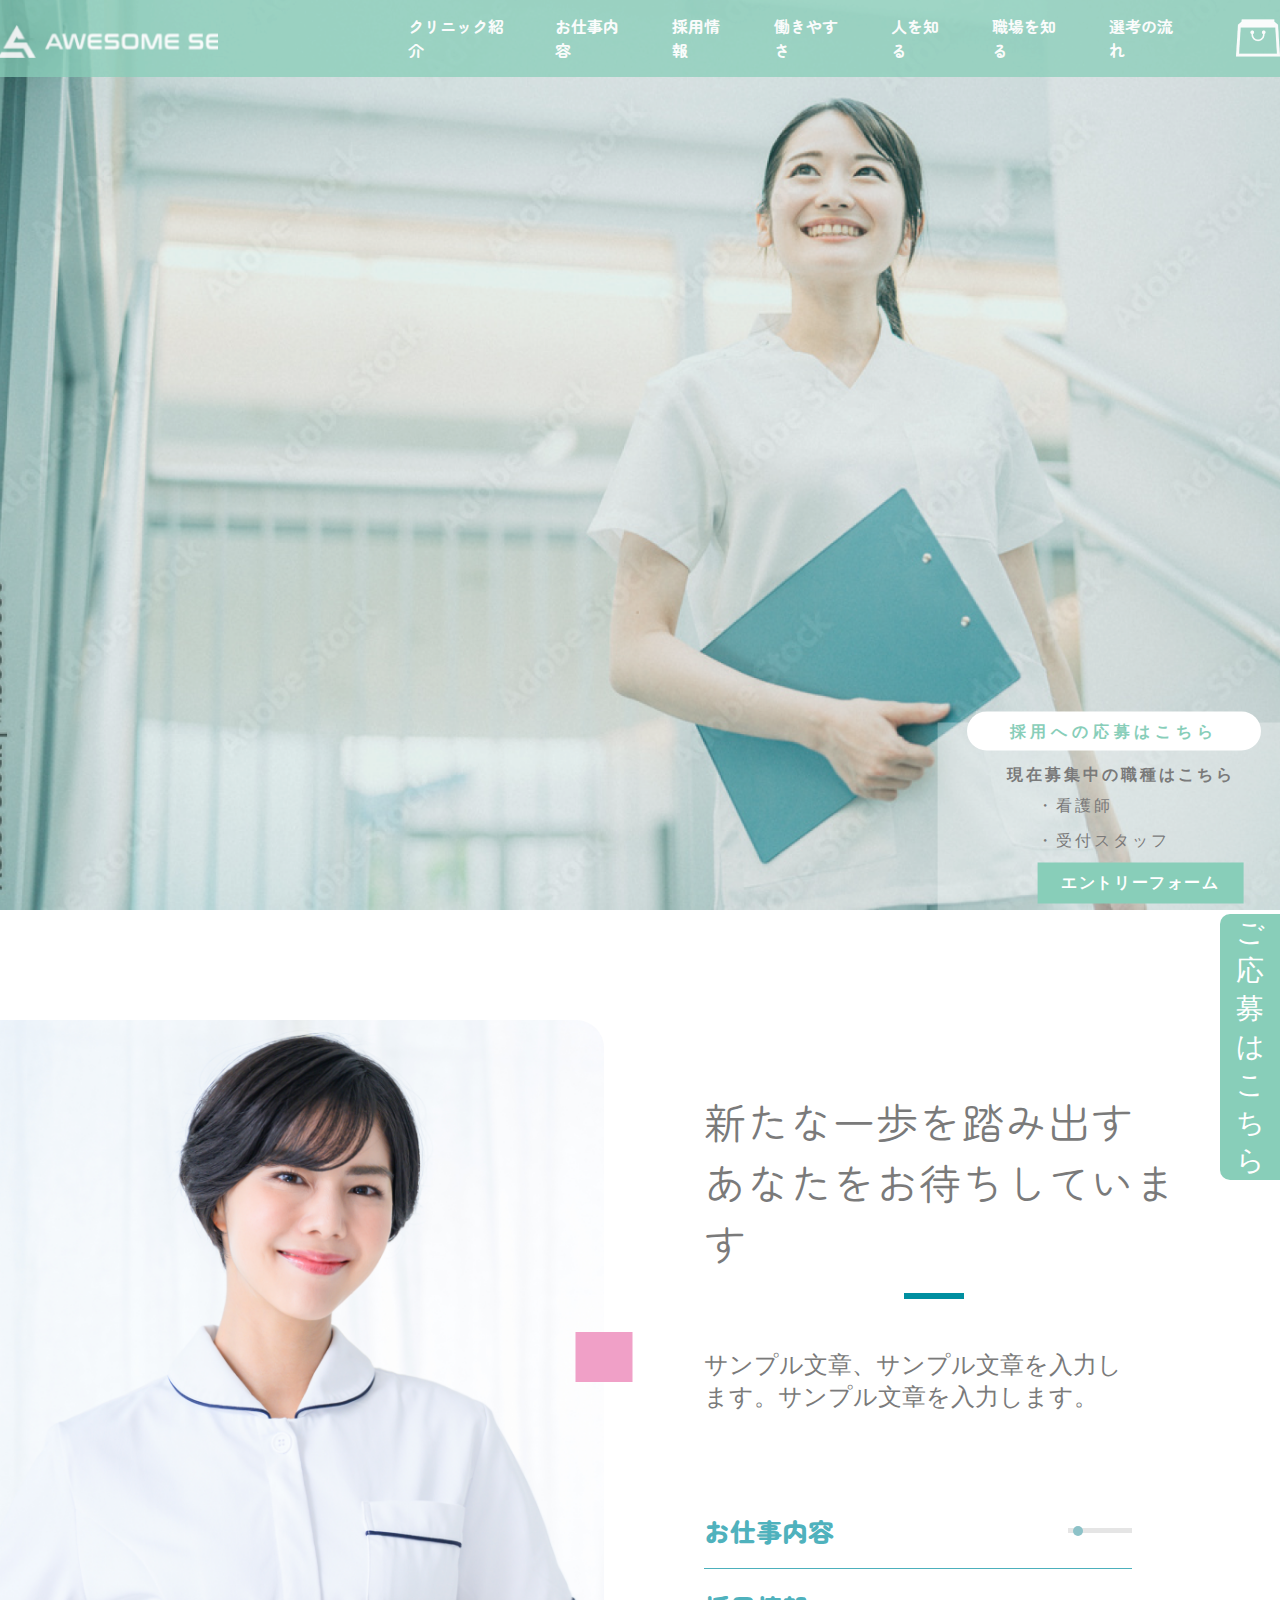
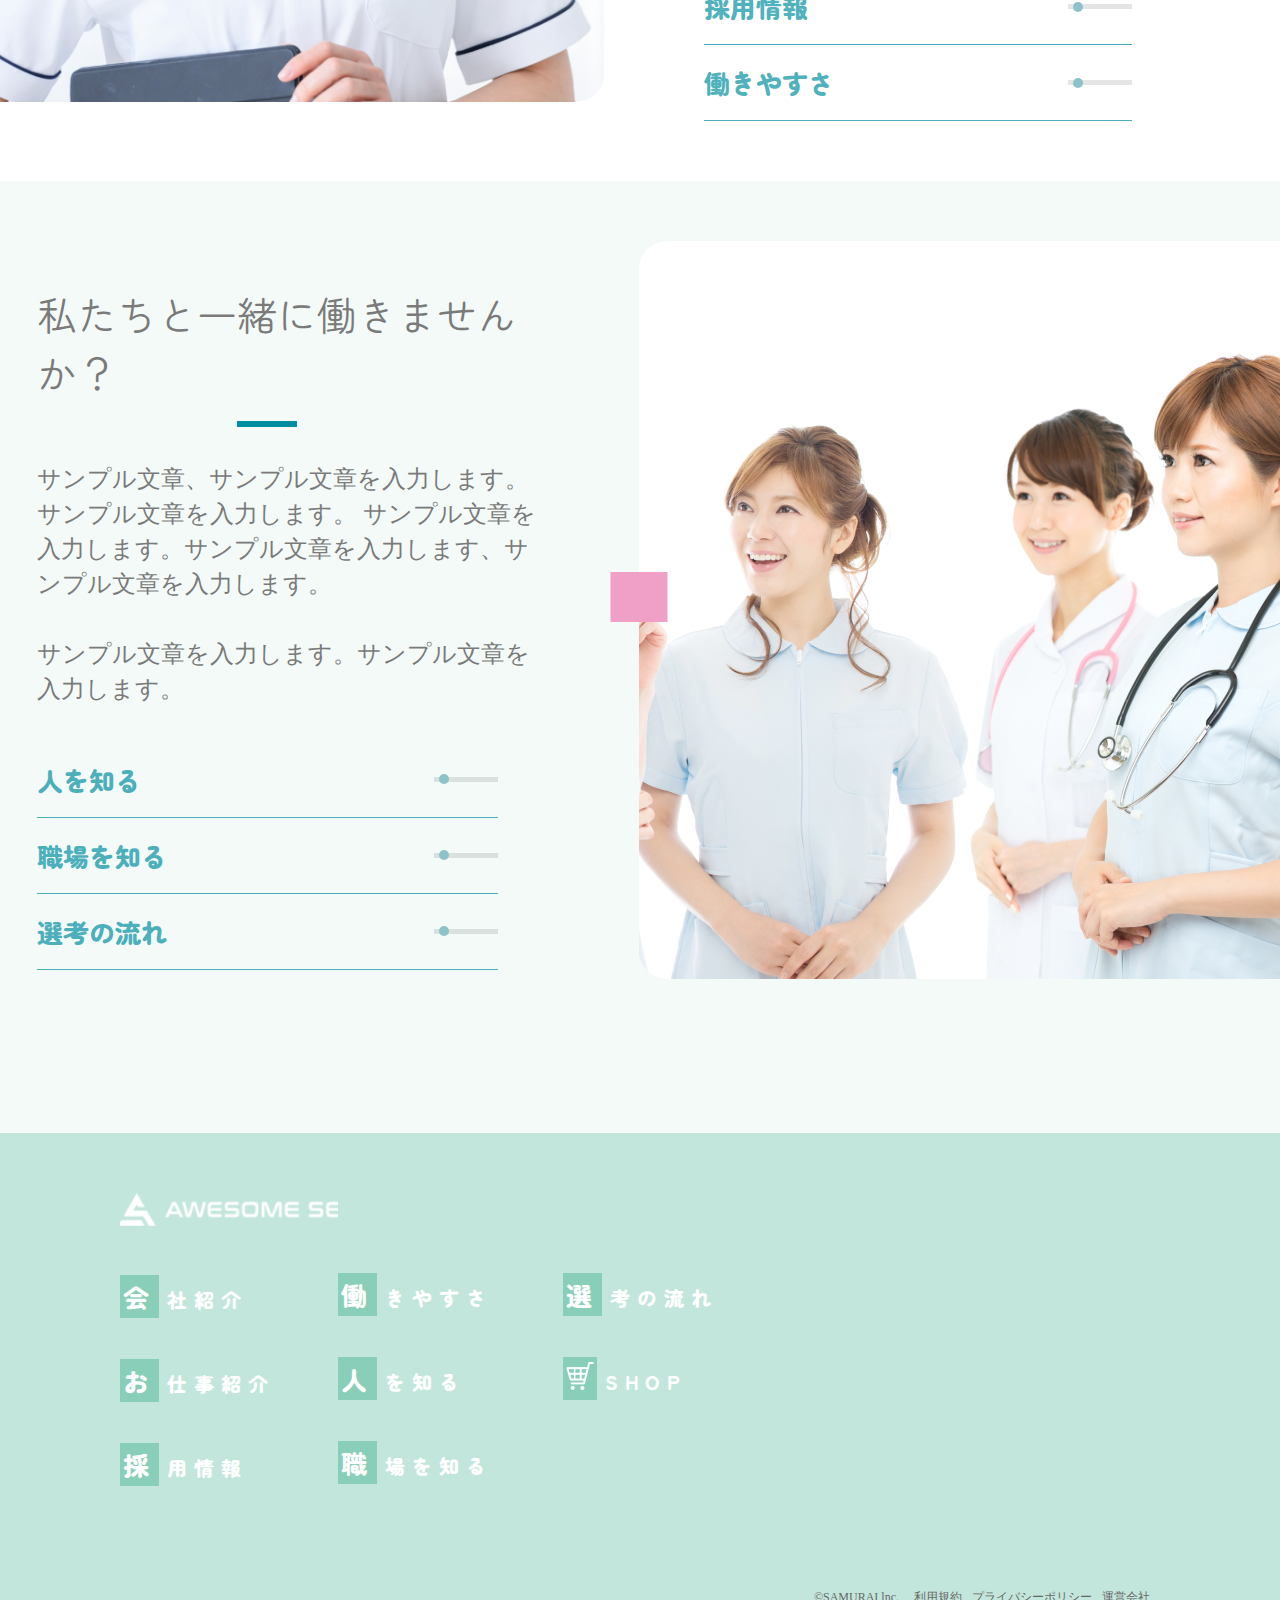
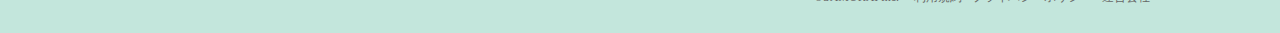
==== index.html @ 41eb9acd "Add files via upload" ====
<!DOCTYPE html>
<html lang="en">

<head>
  <meta charset="UTF-8">
  <meta name="viewport" content="width=device-width, initial-scale=1.0">
  <title>Recuru サンプルサイト</title>
  <link rel="stylesheet" href="css/header.css">
  <link rel="stylesheet" href="css/footer.css">
  <link rel="stylesheet" href="css/index.css">
  <link rel="preconnect" href="https://fonts.googleapis.com">
  <link rel="preconnect" href="https://fonts.gstatic.com" crossorigin>
  <link href="https://fonts.googleapis.com/css2?family=Zen+Maru+Gothic:wght@700&display=swap" rel="stylesheet"> 
</head>

<body>
  <!-- header -->
  <header class="l-header" id="header">
    <div class="p-header__top">
      <div class="p-header__logoLeft">
        <img class="c-awesome__logo" src="images/awesome-logo.png" alt="ロゴ">
      </div>
      <nav class="p-header__nav">
        <ul class="c-nav__list">
          <li class="p-nav__listItem">クリニック紹介</li>
          <li class="p-nav__listItem">お仕事内容</li>
          <li class="p-nav__listItem">採用情報</li>
          <li class="p-nav__listItem">働きやすさ</li>
          <li class="p-nav__listItem">人を知る</li>
          <li class="p-nav__listItem">職場を知る</li>
          <li class="p-nav__listItem">選考の流れ</li>
        </ul>
      </nav>
      <div class="p-header__logoRight">
        <img class="header-logo" src="images/header_bag.png" alt="ロゴ">
      </div>
    </div>
    <div id="nav-wrapper" class="nav-wrapper">
      <div class="hamburger" id="js-hamburger">
        <span class="hamburger__line hamburger__line--1"></span>
        <span class="hamburger__line hamburger__line--2"></span>
        <span class="hamburger__line hamburger__line--3"></span>
        <div class="menu">MENU</p>
      </div>
      <nav class="sp-nav">
          <ul>
            <li class="list-item">クリニック紹介</li>
            <li class="list-item">お仕事内容</li>
            <li class="list-item">採用情報</li>
            <li class="list-item">働きやすさ</li>
            <li class="list-item">人を知る</li>
            <li class="list-item">職場を知る</li>
            <li class="list-item">選考の流れ</li>
            <li class="online-shop">
              <img class="bag-img" src="images/header_bag.png" alt="バッグのアイコン">
              <p>Online Shop</p>
            </li>
            <li class="entry-form">エントリーフォーム</li>
          </ul>
      </nav>
    </div>
    <div class="c-kv__bg">
      <div class="fade-in">
        <img class="p-kv__bg" src="images/index-top_img.png" alt="人の画像">
      </div>
      <img class="sp-p-kv__bg" src="sp-imges/sp-index_top.png" alt="人の画像">
      <div class="p-kv__title1">
        <p>私</p><p>ら</p><p>し</p><p>い</p><p>働</p>
        <p>き</p><p>方</p><p>を</p><p>選</p><p>ぶ</p>
      </div>
      <div class="p-kv__title2">
        <p>好</p><p>き</p><p>な</p><p>働</p><p>き</p><p>方</p><p>で</p>
        <p>生</p><p>き</p><p>て</p><p>い</p><p>く</p>
      </div>
      <div class="p-kv__section__category__wrap">
        <div class="p-kv__section__category">
          <h2 class="p-kv__section__categoryTitle">現在募集中の職種はこちら</h2>  
          <a href="recruiting.html">
            <p class="u-categoryText">・看護師</p>
          </a>
          <a href="recruiting.html">
            <p class="u-categoryText">・受付スタッフ</p>          
          </a>
          <a href="entry.html" class="c-btn">エントリーフォーム</a>
        </div>
      </div>
      <div class="c-recruitment__btn">採用への応募はこちら</div>
    </div>
  </header>
  <!-- main -->
  <main>
    <main class="l-main">
      <!-- <div class="scroll"> -->
        <div class="sticky">
          <p>ご応募はこちら</p>
        </div>
      <!-- </div> -->
      <!-- section1-->
      <section class="c-about-section1">
        <div class="p-about-section__img1">
          <img class="p-index_img1" src="images/index_img1.png" alt="看護師の写真">
          <div class="pink-square1"></div>
        </div>
        <div class="p-about-section__content1">
          <div class="p-about-section__copy1">
              新たな一歩を踏み出す<br>あなたをお待ちしています
          </div>
          <div class="blue-line"></div>
          <div class="p-about-section__copyText1">
            <p>サンプル文章、サンプル文章を入力します。サンプル文章を入力します。</p>
          </div>
          <div class="sp-p-about-section__copyText1">
            <p>サンプル文章、サンプル文章を入力します。サンプル文章を入力します。
                サンプル文章を入力します。
            </p>
          </div>
          <div class="picto">
            <ul class="picto__list">
              <li class="picto__item">
                <a class="c-togle-btn__wrap" href="about.html">
                  <p class="c-togle-btn__text">お仕事内容</p>
                  <i class="c-toggle-btn__icon">
                    <div class="circle"></div>
                  </i>
                </a>
              </li>
              <li class="picto__item">
                <a class="c-togle-btn__wrap" href="recruiting.html">
                  <p class="c-togle-btn__text">採用情報</p>
                  <i class="c-toggle-btn__icon"></i>
                </a>
              </li>
              <li class="picto__item">
                <a class="c-togle-btn__wrap" href="reason.html">
                  <p class="c-togle-btn__text">働きやすさ</p>
                  <i class="c-toggle-btn__icon"></i>
                </a>
              </li>
              <li class="sp-picto__item">
                <a class="sp-c-togle-btn__wrap" href="job.html">
                  <p class="sp-c-togle-btn__text">お仕事内容</p>
                  <i class="sp-c-toggle-btn__icon"></i>
                </a>
              </li>
              <li class="sp-picto__item">
                <a class="sp-c-togle-btn__wrap" href="reason.html">
                  <p class="sp-c-togle-btn__text">採用情報</p>
                  <i class="sp-c-toggle-btn__icon"></i>
                </a>
              </li>
              <li class="sp-picto__item">
                <a class="sp-c-togle-btn__wrap" href="reason.html">
                  <p class="sp-c-togle-btn__text">働きやすさ</p>
                  <i class="sp-c-toggle-btn__icon"></i>
                </a>
              </li>
              <li class="sp-picto__item">
                <a class="sp-c-togle-btn__wrap" href="person.html">
                  <p class="sp-c-togle-btn__text">人を知る</p>
                  <i class="sp-c-toggle-btn__icon"></i>
                </a>
              </li>
              <li class="sp-picto__item">
                <a class="sp-c-togle-btn__wrap" href="environment.html">
                  <p class="sp-c-togle-btn__text">職場を知る</p>
                  <i class="sp-c-toggle-btn__icon"></i>
                </a>
              </li>
              <li class="sp-picto__item">
                <a class="sp-c-togle-btn__wrap" href="recruiting.html">
                  <p class="sp-c-togle-btn__text">選考の流れ</p>
                  <i class="sp-c-toggle-btn__icon"></i>
                </a>
              </li>
            </ul>
            </ul>
          </div>
        </div>
        <div class="sp-p-about-section__img1">
          <img class="sp-p-index_img1" src="sp-imges/sp-index_img1.png" alt="看護師の写真">
          <div class="sp-pink-square1"></div>
        </div>
      </section>
      <!-- section2 -->
      <section class="c-about-section2">
        <div class="p-about-section__content2">
          <div class="p-about-section__copy2">
            私たちと一緒に働きませんか？            
          </div>
          <div class="blue-line"></div>
          <div class="p-about-section__copyText2">
            <p>サンプル文章、サンプル文章を入力します。サンプル文章を入力します。
            サンプル文章を入力します。サンプル文章を入力します、サンプル文章を入力します。</p>
            <p>サンプル文章を入力します。サンプル文章を入力します。</p>
          </div>
          <div class="picto">
            <ul class="picto__list">
              <li class="picto__item">
                <a class="c-togle-btn__wrap" href="person.html">
                  <p class="c-togle-btn__text">人を知る</p>
                  <i class="c-toggle-btn__icon"></i>
                </a>
              </li>
              <li class="picto__item">
                <a class="c-togle-btn__wrap" href="environment.html">
                  <p class="c-togle-btn__text">職場を知る</p>
                  <i class="c-toggle-btn__icon"></i>
                </a>
              </li>
              <li class="picto__item">
                <a class="c-togle-btn__wrap" href="recruiting.html">
                  <p class="c-togle-btn__text">選考の流れ</p>
                  <i class="c-toggle-btn__icon"></i>
                </a>
              </li>
            </ul>
          </div>
          </div>
        </div>
        <div class="p-about-section__img2">
          <img class="p-index_img2" src="images/index_img2.png" alt="看護師の写真">
          <img class="sp-p-index_img2" src="sp-imges/sp-index_img2.png" alt="看護師の写真">
          <div class="pink-square2"></div>
        </div>
      </section>
    </main>
  </main>
  <!-- footer -->
  <footer id="footer"></footer>
  <script src="./js/index.js"></script>
  <script src="./js/hamburger.js"></script>
</body>
---- css/header.css ----
.p-header__top{ 
    width: 100vw;
    height: 88px;
    background: #88CEB9B2;
    display: flex;
    justify-content: center;
    align-items: center;
    opacity: 0.9;
    position: absolute;
    z-index: 3;
  }

  .p-header__logoLeft{
    margin-top: 10px;
  }

  .c-nav__list{
    display: flex;
    justify-content: center;
    padding-left: 150px;
    color: #FFFFFF;
  }

  .p-nav__listItem{
    list-style: none;
    margin-left: 40px;
    font-family: "Zen Maru Gothic";
    font-size: 16px;
    font-weight: 700;
    color: white;
  }

  .p-header__logoRight{
    display: flex;
    margin-left: 50px;
  }
---- css/footer.css ----
@media screen and (min-width: 769px) { 
  .sp-footer__inner{
    display: none;
  }

  .c-awesome__logo{
    width: 17vw;
  }
 
  .p-footer__link-group1,
  .p-footer__link-group2,
  .p-footer__link-group3{
    margin: 0 0;
  }

  .p-footer__link-group1{
    padding: 0 0;
  }
  .p-footer__link-group2{
    padding: 35px 0 0 0;
  }

  .p-footer__link-group3{
    padding: 35px 0  0 70px;
  }

  .p-footer__link-list{
    list-style: none;
    text-align: center;
    margin-top: 50px;
  }
 
  .p-footer__link-item{
    text-decoration: none;
    padding: 0 0;
  }
 
  .footer-btn{
    color: #FFFFFF;
    font-family: Zen Maru Gothic;
    font-size: 20px;
    font-weight: 900;
    line-height: 23px;
    letter-spacing: 7px;
    text-align: left;
    margin: 0 0;
  }
 
  .footer-btn__left{
    color: #FFFFFF;
    background: #88CEB9;
    font-family: Zen Maru Gothic;
    font-size: 26px;
    line-height: 34px;
    padding: 3px;
    margin-right: 8px;
  }
 
  .c-footer__colum-group{
    display: flex;
    justify-content: center;
  }
 
  /* フッターの色を指定 */
  .c-footer__colum{
    display: flex;
    justify-content: space-between;
    align-items: top;
    padding: 60px 120px 0 120px;
    height: 440px;
    background: rgba(136, 206, 185, 0.5);
  }
 
  /* mapのサイズ調節 */
  .p-footer-map iframe{
      width: 34vw;
      height: 380px;
  }
 
  /* コピーライト */
  .p-copyright__wrap{
    display: flex;
    justify-content: end;
    align-items: center;
  }
 
  .p-copyright{
    display: flex;
    justify-content: center;
    align-items: center;
    margin-right: -25px;
    font-size: 12px;
    color: #666666;
  }
 
  .p-company-info__list{
    display: flex;
    justify-content: center;
    align-items: center;
    font-size: 12px;
    color: #666666;
  }
 
  .p-company-info__item{
    list-style: none;
    margin-right: 10px;
  }
}

@media screen and (max-width: 768px) { 
  /* SP */
  .c-footer__inner{
    display: none;
  }

  .sp-back-ground__green{
    width: 100%;
    height: 140vh;
    background: rgba(136, 206, 185, 0.5);
  }

  .sp-p-awesome__logo{
    text-align: center;
    padding: 40px 0;

  }

  .sp-awesome__logo{
    width: 40%;
  }

  .sp-footer__link-group{
    margin: 0 0 0 60px;
    padding: 0 0;
    width: 40%;
  }

  .sp-footer__link-list{
    list-style: none;
    text-align: center;
    margin: 80px 0;
  }

  ul{
    margin: 0 0 ;
    padding: 0 0;
  }
 
  .sp-footer__link-item{
    text-decoration: none;
    padding: 0 0;
  }
 
  .sp-footer-btn{
    color: #FFFFFF;
    font-family: Zen Maru Gothic;
    font-size: 28px;
    font-weight: 900;
    line-height: 23px;
    letter-spacing: 7px;
    text-align: left;
    margin: 0 0;
    white-space: nowrap;
  }
 
  .sp-footer-btn__left{
    color: #FFFFFF;
    background: #88CEB9;
    font-family: Zen Maru Gothic;
    font-size: 35px;
    line-height: 34px;
    padding: 5px;
    margin-right: 8px;
  }

  .sp-footer-map{
    width: 100%;
  }

  /* mapのサイズ調節 */
  .sp-footer-map iframe{
    width: 100%;
    height: 400px;
    display: block;
    line-height: 1;
  }

  .sp-copyright__background-green{
    background: rgba(136, 206, 185, 0.5);
    width: 100%;
    margin: auto;
    height: 28%;
    padding: 20px 0;
  }

  /* ©SAMURAI lnc. */
  .sp-copyright{
    text-align: center;
    font-size: 25px;
    color: #666666;
    margin:0  auto;
    padding: 0 0;
  }

  .sp-company-info__item{
    list-style: none;
    text-align: center;
    font-size: 25px;
    color: #666666;
    margin: auto;
  }
}
---- css/index.css ----
/* スクロールバー */
  .sticky {
    position: -webkit-sticky;
    position: sticky;
    top: 10px;
    z-index: 10;
  }

@media screen and (min-width: 769px) { 
  /* PC */
  body{
    margin: 0 auto;
    padding: 0 auto;
  }

  /* header */
  .p-header__top{ 
    height: 6vw;
    background: #88CEB9B2;
    display: flex;
    justify-content: center;
    align-items: center;
    opacity: 0.7;
    position: absolute;
    z-index: 3;
  }

  .p-header__logoLeft{
    margin-top: 10px;
  }

  .c-nav__list{
    display: flex;
    justify-content: center;
    padding-left: 150px;
  }

  .p-nav__listItem{
    list-style: none;
    margin-left: 40px;
    font-family: "Zen Maru Gothic";
    font-size: 16px;
    font-weight: 700;
    color: white;
  }

  .p-header__logoRight{
    display: flex;
    margin-left: 50px;
  }
  
  /*  kv画像 */
  .c-kv__bg{
    position: relative;
    z-index: 1;
  }

  .p-kv__bg{
    width: 100%;
    height: 100%;
    background: url(/images/index-top_img.png) no-repeat center / cover;
  }

  /* header画像フェードイン */
  .fade-in{
    animation: fadein 4s ease-out forwards;
  }

  @keyframes fadein {
    0% {
       opacity: 0
    }
    100% {
       opacity: 1
    }
  }


  /* header 大きいタイトル */
  .p-kv__title1{
    position: absolute;
    transform: translate(-50%, -50%);
    top: 85%;
    left: 37%;
    z-index: 3;
    color: #FFFFFF;
    font-family: Zen Maru Gothic;
    font-size: 84px;
    font-weight: 900;
    text-align: left;
    align-self: flex-end;
    margin: 0 0;
    white-space: nowrap;
    width: 70%;
    display: flex;
  }

  .p-kv__title2{
    position: absolute;
    transform: translate(-50%, -50%);
    top: 95%;
    left: 37%;
    z-index: 3;
    color: #FFFFFF;
    font-family: Zen Maru Gothic;
    font-size: 84px;
    font-weight: 900;
    text-align: left;
    align-self: flex-end;
    margin: 0 0;
    white-space: nowrap;
    width: 70%;
    display: flex;
  }


  /* 1文字ずつ浮かび上がるアニメーション */
  .p-kv__title1 p,.p-kv__title2 p{
    opacity: 0;
    animation: textanimation 1s forwards;
    margin: 0 0;
  }

  /* 1文字目 */
  .p-kv__title1 p:nth-child(1){
    animation-delay: 0.2s
  }
  /* 2文字目 */
  .p-kv__title1 p:nth-child(2) {
    animation-delay: 0.4s
  }
  /* 3文字目 */
  .p-kv__title1 p:nth-child(3) {
    animation-delay: 0.6s
  }
  /* 4文字目 */
  .p-kv__title1 p:nth-child(4) {
    animation-delay: 0.8s
  }
  /* 5文字目 */
  .p-kv__title1 p:nth-child(5) {
    animation-delay: 1s
  }
  /* 6文字目 */
  .p-kv__title1 p:nth-child(6) {
    animation-delay: 1.2s
  }
  /* 7文字目 */
  .p-kv__title1 p:nth-child(7) {
    animation-delay: 1.4s
  }
  /* 8文字目 */
  .p-kv__title1 p:nth-child(8) {
    animation-delay: 1.6s
  }
  /* 9文字目 */
  .p-kv__title1 p:nth-child(9) {
    animation-delay: 1.8s
  }
  /* 10文字目 */
  .p-kv__title1 p:nth-child(10) {
    animation-delay: 2s
  }
  /* 11文字目 */
  .p-kv__title2 p:nth-child(1) {
    animation-delay: 2.2s
  }
  /* 12文字目 */
  .p-kv__title2 p:nth-child(2) {
    animation-delay: 2.4s
  }
  /* 13文字目 */
  .p-kv__title2 p:nth-child(3) {
    animation-delay: 2.6s
  }
  /* 14文字目 */
  .p-kv__title2 p:nth-child(4) {
    animation-delay: 2.8s
  }
  /* 15文字目 */
  .p-kv__title2 p:nth-child(5) {
    animation-delay: 3.0s
  }
  /* 16文字目 */
  .p-kv__title2 p:nth-child(6) {
    animation-delay: 3.2s
  }
  /* 17文字目 */
  .p-kv__title2 p:nth-child(7) {
    animation-delay: 3.4s
  }
  /* 18文字目 */
  .p-kv__title2 p:nth-child(8) {
    animation-delay: 3.6s
  }
  /* 19文字目 */
  .p-kv__title2 p:nth-child(9) {
    animation-delay: 3.8s
  }
  /* 20文字目 */
  .p-kv__title2 p:nth-child(10) {
    animation-delay: 4.0s
  }
  /* 21文字目 */
  .p-kv__title2 p:nth-child(11) {
    animation-delay: 4.2s
  }
  /* 22文字目 */
  .p-kv__title2 p:nth-child(12) {
    animation-delay: 4.6s
  }

  @keyframes textanimation {
    0% {
      opacity: 0;
    }
    100% {
      opacity: 1;
    }
  }

  /* header右下のかたまり */
  .p-kv__section__category{
    position: absolute;
    transform: translate(-50%, -50%);
    top: 90%;
    left: 87%;
    z-index: 3;
    white-space: nowrap;
    width: 25vw;
    background: rgba(255, 255, 255, 0.3);
    padding: 20px 10px 20px 10px;
    width: 26%;
  }
  
  /* header タイトル 現在募集中の... */
  .p-kv__section__categoryTitle{
    color: #7A7A7A;  
    font-size: 16px;
    letter-spacing: 3px;
    line-height: 23px;
    font-weight: 700;
    margin: 20px 0 0 60px;
  }

  .u-categoryText{
    color: #7A7A7A;  
    font-size: 16px;
    font-weight: 400;
    letter-spacing: 3px;
    line-height: 30px;
    margin: 5px 0 0 0;
    text-align: left;
    margin-left: 90px;
  }

  a{
    text-decoration: none;
  }

  /* エントリーフォーム */
  .c-btn{
    font-size: 16px;
    font-weight: 700;
    position: relative;
    display: inline-block;
    padding: 10px 24px;
    cursor: pointer;
    vertical-align: middle;
    text-decoration: none;
    letter-spacing: 0.1em;
    color: #FFFFFF;
    background: #88CEB9;
    margin: 7px 0 0 90px;
  }

  /* 白い採用ボタン */
  .c-recruitment__btn{
    position: absolute;
    transform: translate(-50%, -50%);
    top: 80%;
    left: 87%;
    background-color: #FFFFFF;
    color: #88CEB9;
    font-size: 16px;
    font-weight: 700;
    line-height: 23px;
    letter-spacing: 0.3em;
    text-align: center;
    white-space: nowrap;
    padding: 8px 43px;
    border-radius: 20px;
    z-index: 5;
  }

  .sticky {
    position: -webkit-sticky;
    position: sticky;
    top: 10px;
    z-index: 10;
    display: flex;
    justify-content: end;
  }
  
  .sticky p{
    color: #FFFFFF;
    background: rgba(136, 206, 185, 1);
    width: 30px;
    font-size: 28px;
    letter-spacing: 0;
    padding: 0 15px;
    text-align: center;
    border-radius: 10px 0 0 10px;
    margin: 0 0;
  }

   /* section1 */
  .c-about-section1{
    margin-top: -250px;
    display: flex;
    align-items: top;
    justify-content: flex-start;
    padding-bottom: 70px;
    padding: 90px 0 60px 0;
    width: 100%;
    gap: 100px;
  }

  .p-about-section__img1{
    position: relative;
    z-index: 1;
  }

  /* ピンクの装飾 */
  .pink-square1{
    position: absolute;
    transform: translate(-50%, -50%);
    top: 48%;
    left: 100%;
    z-index: 2;
    width: 57px;
    height: 50px;
    background: #F0A0C7;
  }

  .p-index_img1{
     border-radius: 0 28px 28px 0;
     margin: 0 0;
     width: 100%;
  }

  /* 画像右 コンテナ */
  .p-about-section__content1{
    width: 40%;
    height: 21%;
    padding: 0 0;
  }
 
  /* 画像右 グレーテキスト */
  .p-about-section__copy1{
    font-family: 'Zen Maru Gothic';
    color: #7A7A7A;
    font-size: 42px;
    letter-spacing: 1px;
    margin: 70px 0 0;
  }

  /* ブルーの下線 */
  .blue-line{
    width: 60px;
    height: 6px;
    background-color: #008FA0;
    margin: 20px 0 0 200px;
  }

  /* サンプル文章 */
  .p-about-section__copyText1 > p{
    color: #7A7A7A;
    font-size: 24px;
    margin: 50px 0 80px 0;
    width: 90%;
  }

  .picto__list{
    padding: 0 0;
    margin: 0 0;
    width: 90%;
  }

  .picto__item{
    list-style: none;
  }

  .c-togle-btn__wrap{
    text-decoration: none;
    display: flex;
    justify-content: flex-start;
    align-items: center;
    border-bottom: 1px solid;
    border-color: rgba(0, 143, 160, 0.7);
  }
  
  /* 画像横 青字 */
  .c-togle-btn__text{
    font-family: Zen Maru Gothic;
    font-size: 26px;
    font-weight: 900;
    line-height: 75px;
    text-align: left;
    align-items: center;
    color: rgba(0, 143, 160, 0.7);
    margin: 0 0;
    -webkit-transition: all 0.3s ease;
    -moz-transition: all 0.3s ease;
    -o-transition: all 0.3s ease;
    transition: all  0.3s ease;
    width: 90%;
    white-space: nowrap;
  }

  .c-togle-btn__text:hover{
    color: #008FA0;
  }

  .c-toggle-btn__icon{
    position: relative;
    z-index: var(--z-20);
    flex-shrink: 0;
    width: 64px;
    height: 0.3125rem;
    background-color: rgba(0, 0, 0, 0.1);
  }

  .c-toggle-btn__icon::before {
    position: absolute;
    top: -50%;
    left: 0%;
    z-index: var(--z-10);
    width: 16%;
    height: 200%;
    background-color: var(--theme-color, #8DC2C8);
    border-radius: 50px;
    transform: translateX(5px);
    transition: transform 200ms var(--ease-out-cubic), background-color 200ms var(--ease-out-cubic);
    content: "";
    will-change: transform;
  }

  .c-toggle-btn__icon:hover::before{
    animation: progress 0.5s normal;
  }

  @keyframes progress {
    0% {
      left: 0%;
    }
    100% {
      left: 70%;
    }
  }

  /* section2 */
  .c-about-section2{
    display: flex;
    align-items: center;
    justify-content: flex-end;
    background: #88CEB91A;
    gap: 90px;
    width: 100%;
    padding: 60px 0 150px 0;
  }

  /* 画像左 コンテナ */
  .p-about-section__content2{
    width: 40%;
  }

  .p-about-section__img2{
    position: relative;
    z-index: 1;
  }

  /* ピンクの装飾 */
  .pink-square2{
    position: absolute;
    transform: translate(-50%, -50%);
    top: 48%;
    left: 0%;
    z-index: 2;
    width: 57px;
    height: 50px;
    background: #F0A0C7;
  }

  .p-index_img2{
    width: 100%;
    border-radius: 28px 0 0 28px;
  }


  /* 画像左 グレーテキスト */
  .p-about-section__copy2{
    font-family: 'Zen Maru Gothic';
    color: #7A7A7A;
    font-size: 40px;
    margin: 30px 0 0 0;
  }

  /* サンプル文章 */
  .p-about-section__copyText2 > p{
    color: #7A7A7A;
    font-size: 24px;  
    font-weight: 400;
    line-height: 35px;
    text-align: left;
    margin: 35px 0 35px 0;
  }

  .sp-picto__item,.sp-c-togle-btn__wrap,
  .sp-c-togle-btn__text,.sp-c-toggle-btn__icon,
  .sp-p-index_img01,.sp-p-index_img02,.sp-p-index_img2,
  .sp-back-green__img,.sp-p-kv__bg,
  .sp-p-index_img1,.sp-p-about-section__copyText1,
  .hamburger,.menu,.sp-nav{
    display: none;
  }
}

@media screen and (max-width: 768px) { 
  /* SP */
  body{
    max-width: 768px;
    margin: 0 auto
  }

  .p-header__nav,.p-header__logoRight,
  .p-kv__bg,.p-kv__title,.back-green__img,
  .p-index_img1,.p-index_img2,.picto__item,
  .p-about-section__copyText1,
  .p-kv__title1,.p-kv__title2{
    display: none;
  }

  .c-about-section1{
    margin-top: -350px;
  }

  /* header */
  /* ベースの画像 */
  .sp-p-kv__bg{
    width: 100%;
  }

  .c-kv__bg{
    width: 100%;
    /* height: 30%; */
    position: relative;
    z-index: 1;  
  }

  /* awesome左ロゴ */
  .c-awesome__logo{
    width: 130%;
    padding-left: 30px;
  }

  /* header上部の帯 */
  .p-header__top{
    display: flex;
    justify-content: left;
    width: 100%;
    height: 15%;
    z-index: 3;
  }

  /* ハンバーガーメニュー */
  .hamburger {
    position: absolute;
    right: 30px;
    top: 28px;
    height: 40px;
    cursor: grab;
    z-index: 3;
  }
  
  .hamburger__line {
    position: absolute;
    transform: translate(-50%, -50%);
    width: 42px;
    height: 5px;
    right: 0;
    border-radius: 2.5px;
    background-color: #FFFFFF;
    transition: all 0.5s;
  }
  
  .hamburger__line--1 {
    top: 1px;
  }

  .hamburger__line--2 {
    top: 16px;
  }

  .hamburger__line--3 {
    top: 32px;
  }

  /*ハンバーガーがクリックされたら*/
  .open .hamburger__line--1 {
    transform: rotate(-45deg);
    top: 11px;
    right: 22px;
  }

  .open .hamburger__line--2 {
    opacity: 0;
  }

  .open .hamburger__line--3 {
    transform: rotate(45deg);
    top: 11px;
    right: 22px;
  }

  .menu{
    color: #FFFFFF;
    margin: 40px 25px 0 0;
    font-size: 12px;
    font-weight: 500;
    line-height: 14px;
    text-align: center;
  }

  .sp-nav {
    position: fixed;
    left: -100%;
    /*ハンバーガーがクリックされる前はWindow左側に隠す*/
    top: 12%;
    width: 78%;
    /* 出てくるスライドメニューの幅 */
    height: 100vh;
    background-color: #88CEB9;
    transition: all 0.5s;
    z-index: 100;
    overflow-y: auto;
    /* メニューが多くなったらスクロールできるように */
  }
  
  /*ハンバーガーがクリックされたら左からスライド*/
  .open .sp-nav {
    left: 0;
  }

  ul{
    margin-left: 50px;
    list-style: none;
  }

  .list-item{
    font-size: 22px;
    font-weight: 700;
    line-height: 32px;
    text-align: left;
    color: #FFFFFF;
    margin-top: 20px;
  }

  .online-shop > p{
    margin: 0 0;
    font-size: 22px;
    font-weight: 700;
    line-height: 32px;
    text-align: left;
    color: #FFFFFF;
  }

  .online-shop{
    display: flex;
    align-items: flex-end;
    justify-content: start;
    margin-top: 20px;
  }

  .bag-img{
    width: 5%;
    margin: 0 20px 0 0;
  }

  .entry-form{
    font-family: Noto Sans JP;
    font-size: 16px;
    font-weight: 700;
    letter-spacing: 0.1em;
    text-align: left;
    color: #88CEB9;
    background-color: #FFFFFF;
    padding: 8px 10px;
    text-align: center;
    width: 30%;
    margin-top: 35px;
  }


  /* header下のかたまり */
  .p-kv__section__category{
    background: rgba(233, 233, 233, 0.5);
    padding: 60px 0 40px 0;
    margin: 40px 0;
    width: 100%;
    text-align: center;
  }
  
  /* header タイトル 現在募集中の... */
  .p-kv__section__categoryTitle{
    color: #7A7A7A;  
    font-size: 22px;
    letter-spacing: 10px;
    line-height: 28px;
    font-weight: 700;
    margin: 0 0 0 -70px;
  }

  /* 看護師・受付スタッフ */
  .u-categoryText{
    color: #7A7A7A;  
    font-size: 22px;
    font-weight: 400;
    letter-spacing: 10px;
    line-height: 30px;
    margin: 5px 0 0 0;
    text-align: left;
    margin: 25px 0 0 200px;
  }

  a{
    text-decoration: none;
  }

  /* エントリーフォーム */
  .c-btn{
    font-size: 22px;
    font-weight: 700;
    display: inline-block;
    padding: 10px 70px;
    cursor: pointer;
    vertical-align: middle;
    text-decoration: none;
    letter-spacing: 0.3em;
    color: #FFFFFF;
    background: #88CEB9;
    margin: 30px 0 0 0;
  }

  /* 緑の採用ボタン */
  .c-recruitment__btn{
    position: absolute;
    transform: translate(-50%, -50%);
    top: 84%;
    left: 50%;
    color: #FFFFFF;
    background-color: #88CEB9;
    font-size: 22px;
    font-weight: 700;
    line-height: 28px;
    letter-spacing: 0.5em;
    white-space: nowrap;
    width: 75%;
    padding: 12px 0px;
    border-radius: 25px;
    z-index: 5;
    text-align: center;
  }

  .sp-p-index_img1{
    width: 95%;
  }

  .sp-p-about-section__img1{
    position: relative;
    z-index: 1;
  }

  /* ピンクの装飾 */
  .sp-pink-square1{
    position: absolute;
    transform: translate(-50%, -50%);
    top: 42%;
    left: 95%;
    z-index: 2;
    width: 80px;
    height: 80px;
    background: #F0A0C7;
  }

  .sp-p-index_img2{
    width: 95%;
  }
  
  .p-about-section__img2{
    position: relative;
    z-index: 1;
    text-align: right;
    margin-bottom: 150px;
  }

  /* ピンクの装飾 */
  .pink-square2{
    position: absolute;
    transform: translate(-50%, -50%);
    top: 50%;
    left: 5%;
    z-index: 2;
    width: 80px;
    height: 80px;
    background: #F0A0C7;
  }

  /* content1 */
  .p-about-section__content1,
  .p-about-section__content2{
    width: 90%;
    margin: 0 auto;
    margin-top: 110px;
  }

  .p-about-section__copy1{
    font-family: 'Zen Maru Gothic';
    color: #7A7A7A;
    font-size: 48px;
    margin: 0 0;
    text-align: left;
  }
  
  .p-about-section__copy2{
    font-family: 'Zen Maru Gothic';
    color: #7A7A7A;
    font-size: 45px;
    margin: 0 0;
    text-align: center;
  }

  /* ブルーの下線 */
  .blue-line{
    width: 90px;
    height: 8px;
    background-color: #008FA0;
    margin: 0 auto;
    margin-top: 20px;
  }

  .sp-p-about-section__copyText1 > p{
    font-size: 35px;
    font-weight: 400;
    line-height: 40px;
    text-align: left;
    color: #7A7A7A;
    margin: 40px 0 0;
  }

  .p-about-section__copyText2 > p{
    font-size: 35px;
    font-weight: 400;
    line-height: 40px;
    text-align: left;
    color: #7A7A7A;
    margin: 40px 0 0;
  }

  .picto__list{
    padding: 0 0;
    margin: 80px 0;
    width: 90%;
  }

  .sp-picto__item{
    list-style: none;
  }

  .sp-c-togle-btn__wrap{
    text-decoration: none;
  }

  /* 画像下 青字 */
  .sp-c-togle-btn__text{
    font-family: Zen Maru Gothic;
    font-size: 30px;
    font-weight: 900;
    line-height: 85px;
    text-align: left;
    align-items: center;
    color: rgba(0, 143, 160, 0.7);
    border-bottom: 1px solid;
    margin: 0 0;
    -webkit-transition: all 0.3s ease;
    -moz-transition: all 0.3s ease;
    -o-transition: all 0.3s ease;
    transition: all  0.3s ease;
  }

  .sp-c-togle-btn__text:hover{
    color: #008FA0;
  }

  .sticky {
    position: -webkit-sticky;
    position: sticky;
    top: 10px;
    z-index: 10;
    display: flex;
    justify-content: end;
  }
  
  .sticky p{
    color: #FFFFFF;
    background: rgba(136, 206, 185, 1);
    width: 30px;
    font-size: 25px;
    letter-spacing: 0;
    line-height: 30px;
    padding: 20px 15px;
    text-align: center;
    border-radius: 10px 0 0 10px;
    margin: 0 0;
  }

}
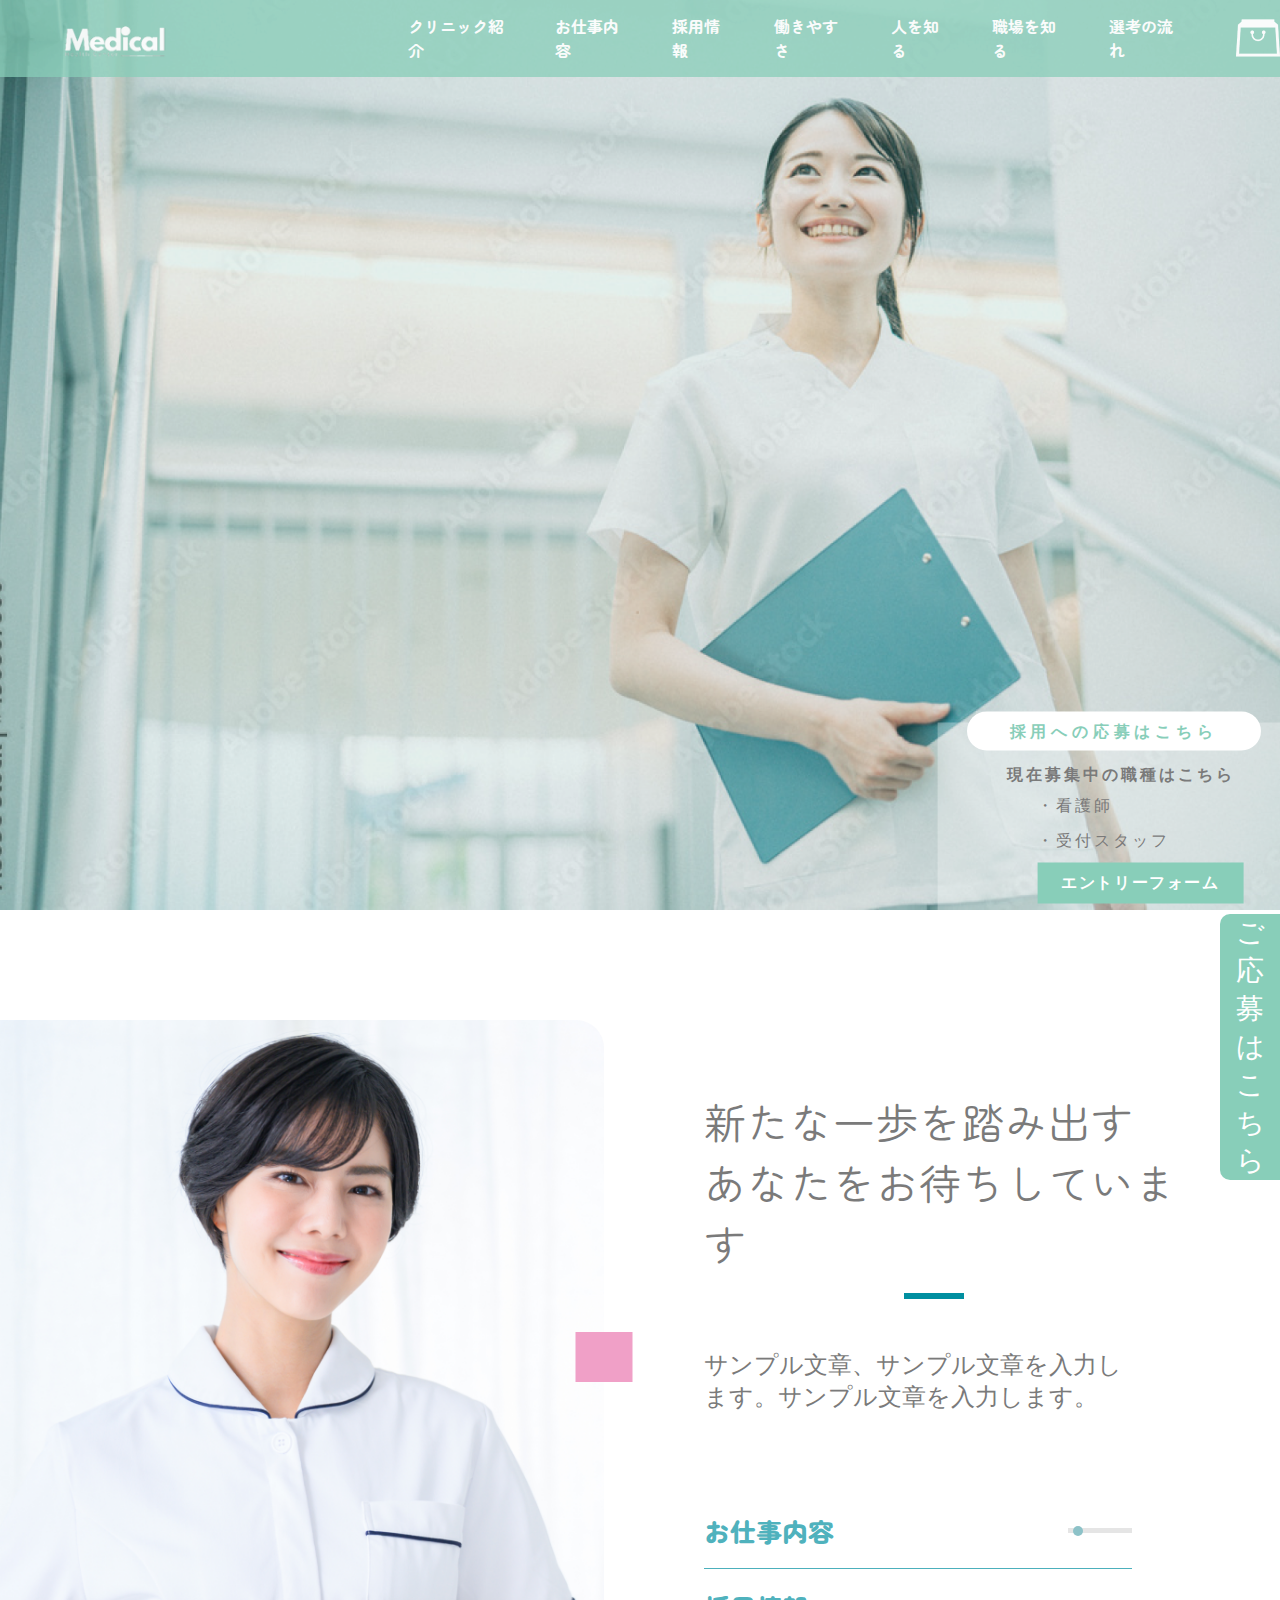
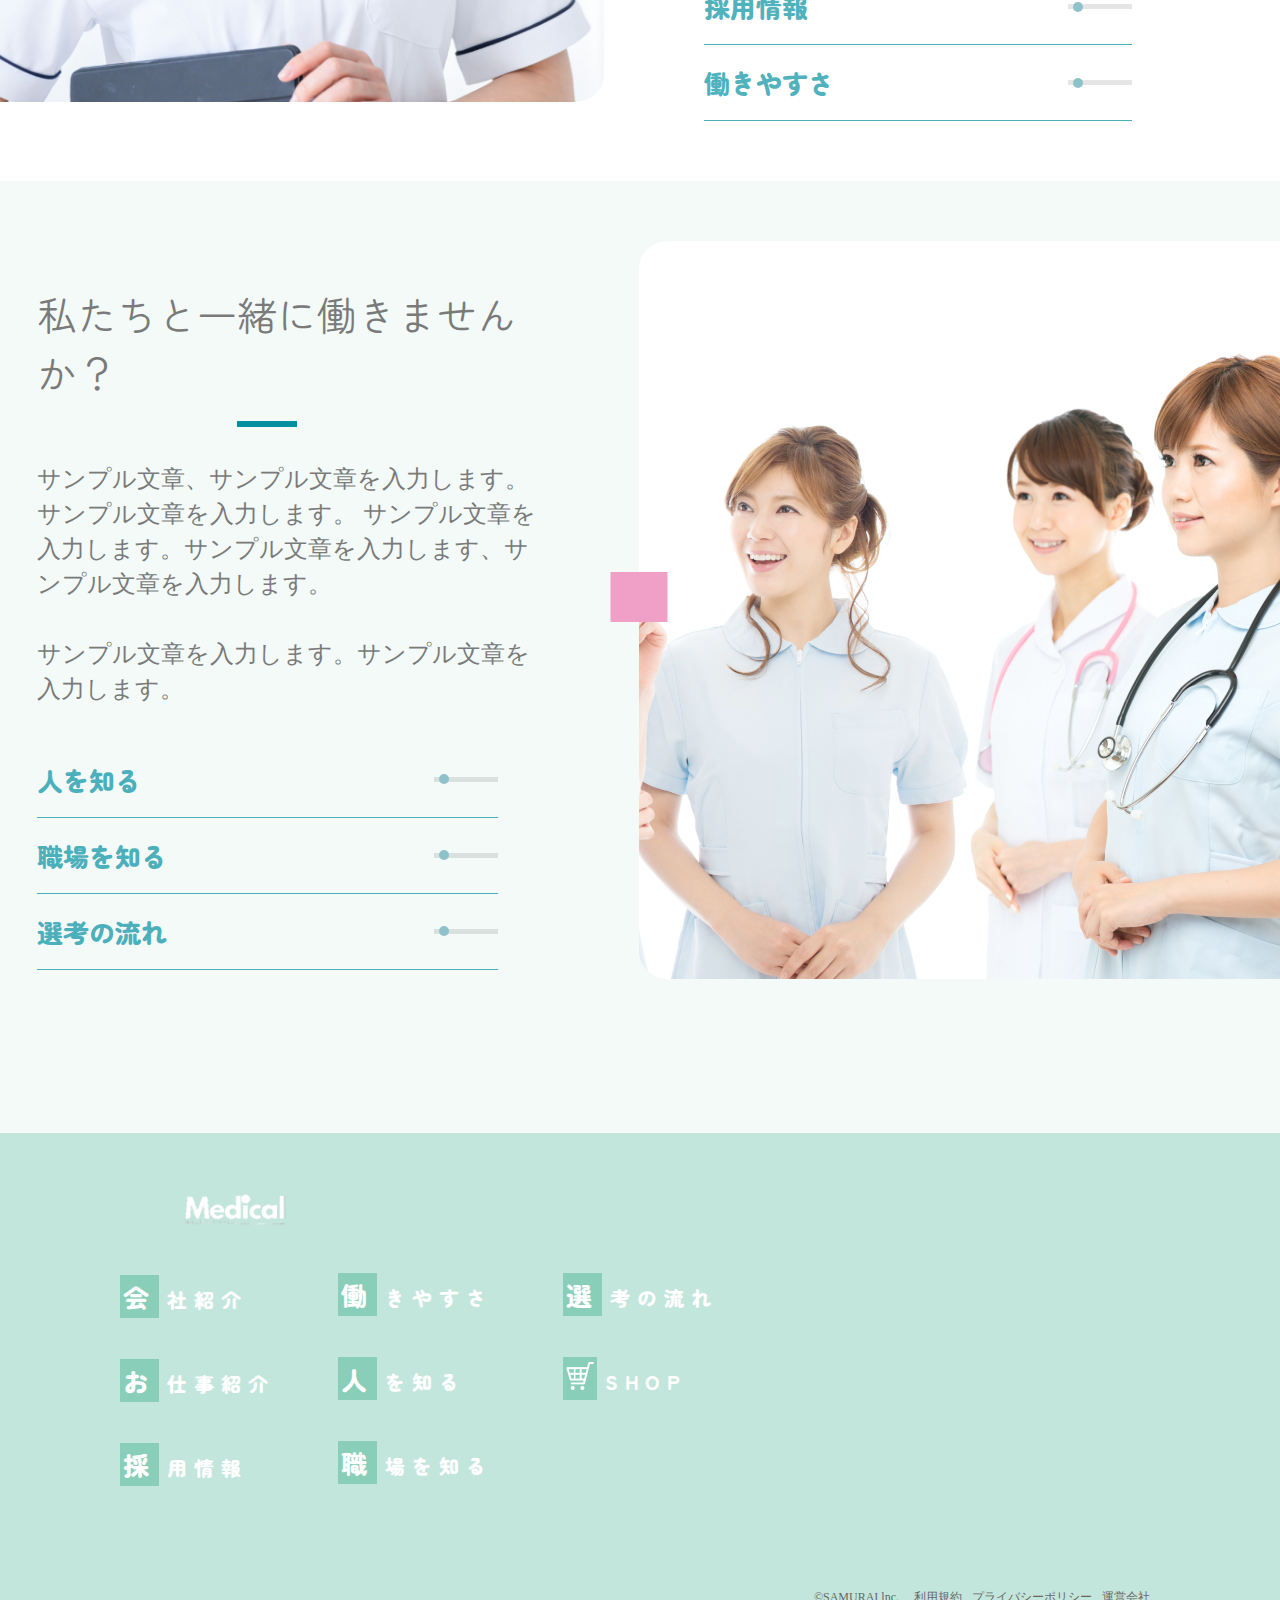
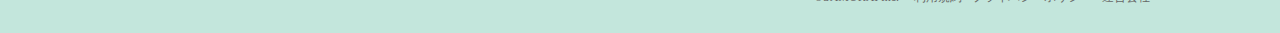
==== commit e3f983ae: "Update index.html" ====
--- a/index.html
+++ b/index.html
@@ -18,7 +18,7 @@
   <header class="l-header" id="header">
     <div class="p-header__top">
       <div class="p-header__logoLeft">
-        <img class="c-awesome__logo" src="images/awesome-logo.png" alt="ロゴ">
+        <img class="c-awesome__logo" src="images/logo.png" alt="ロゴ">
       </div>
       <nav class="p-header__nav">
         <ul class="c-nav__list">
